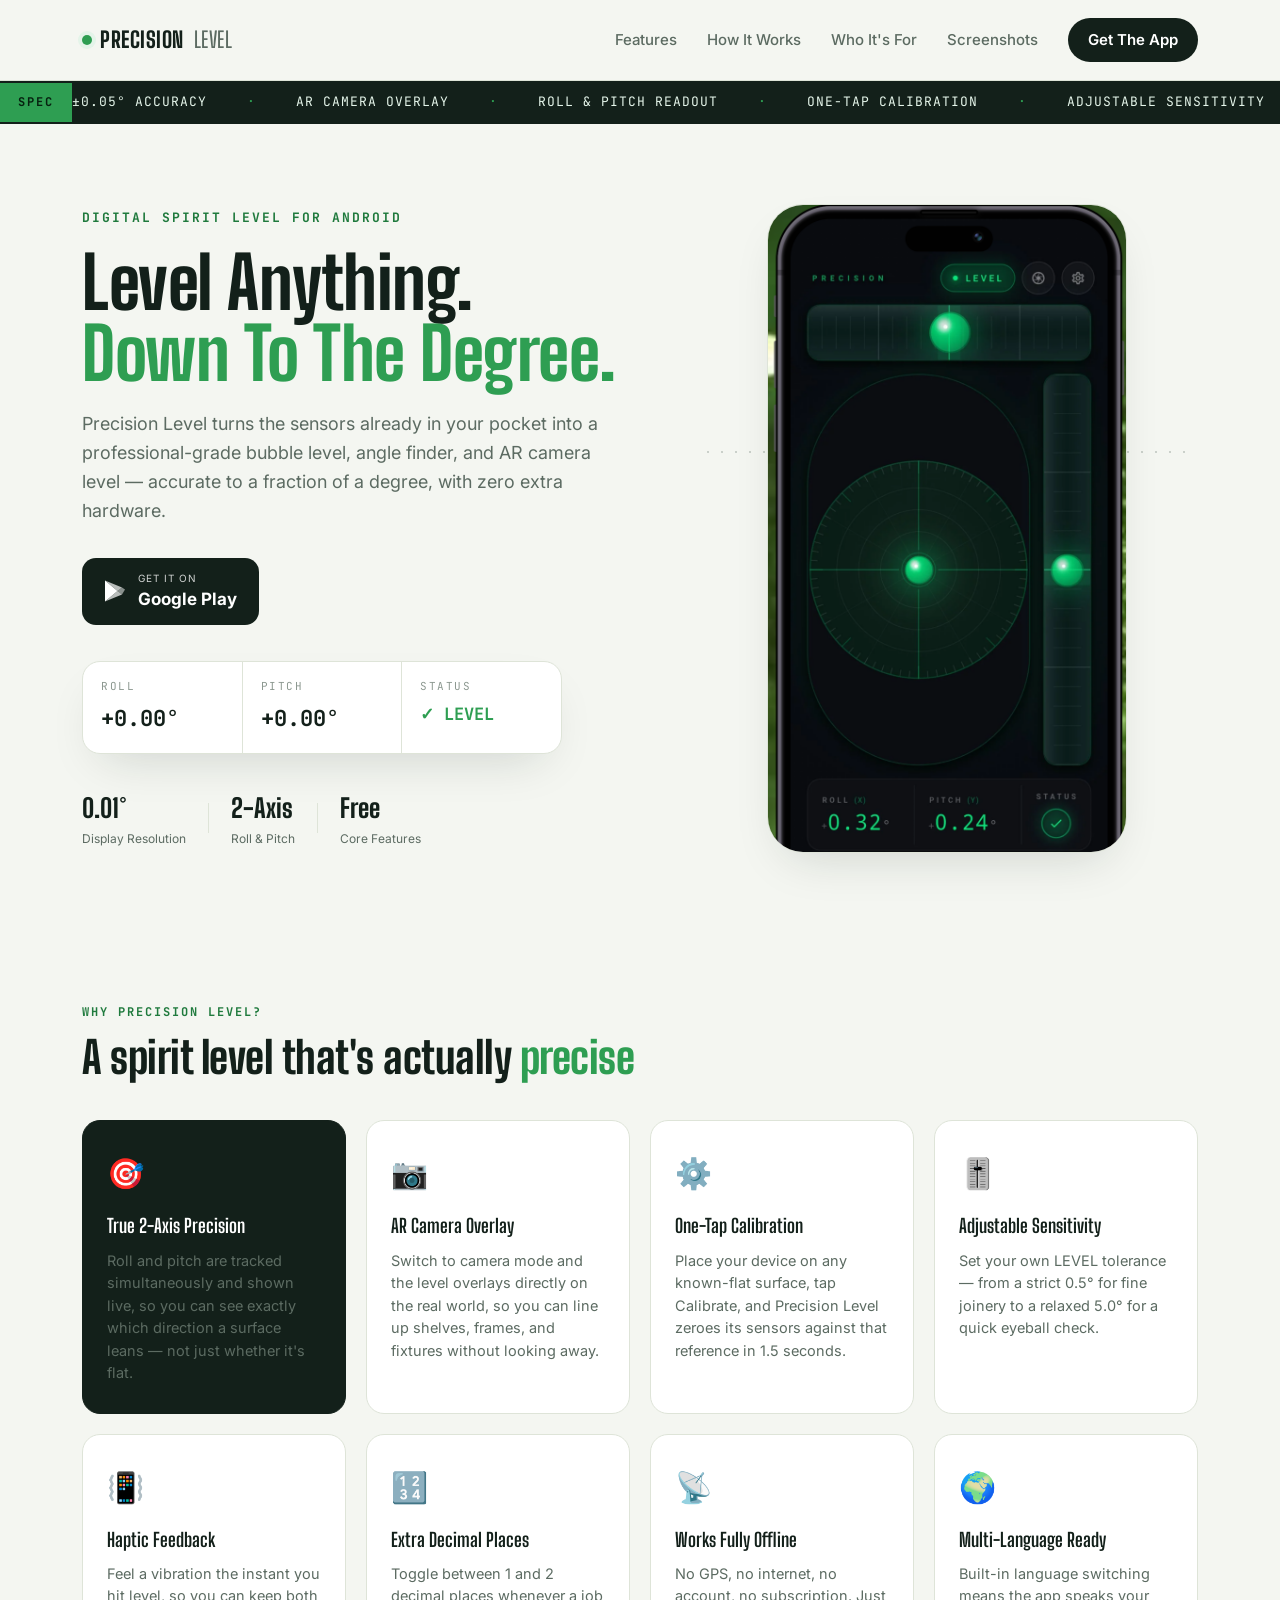
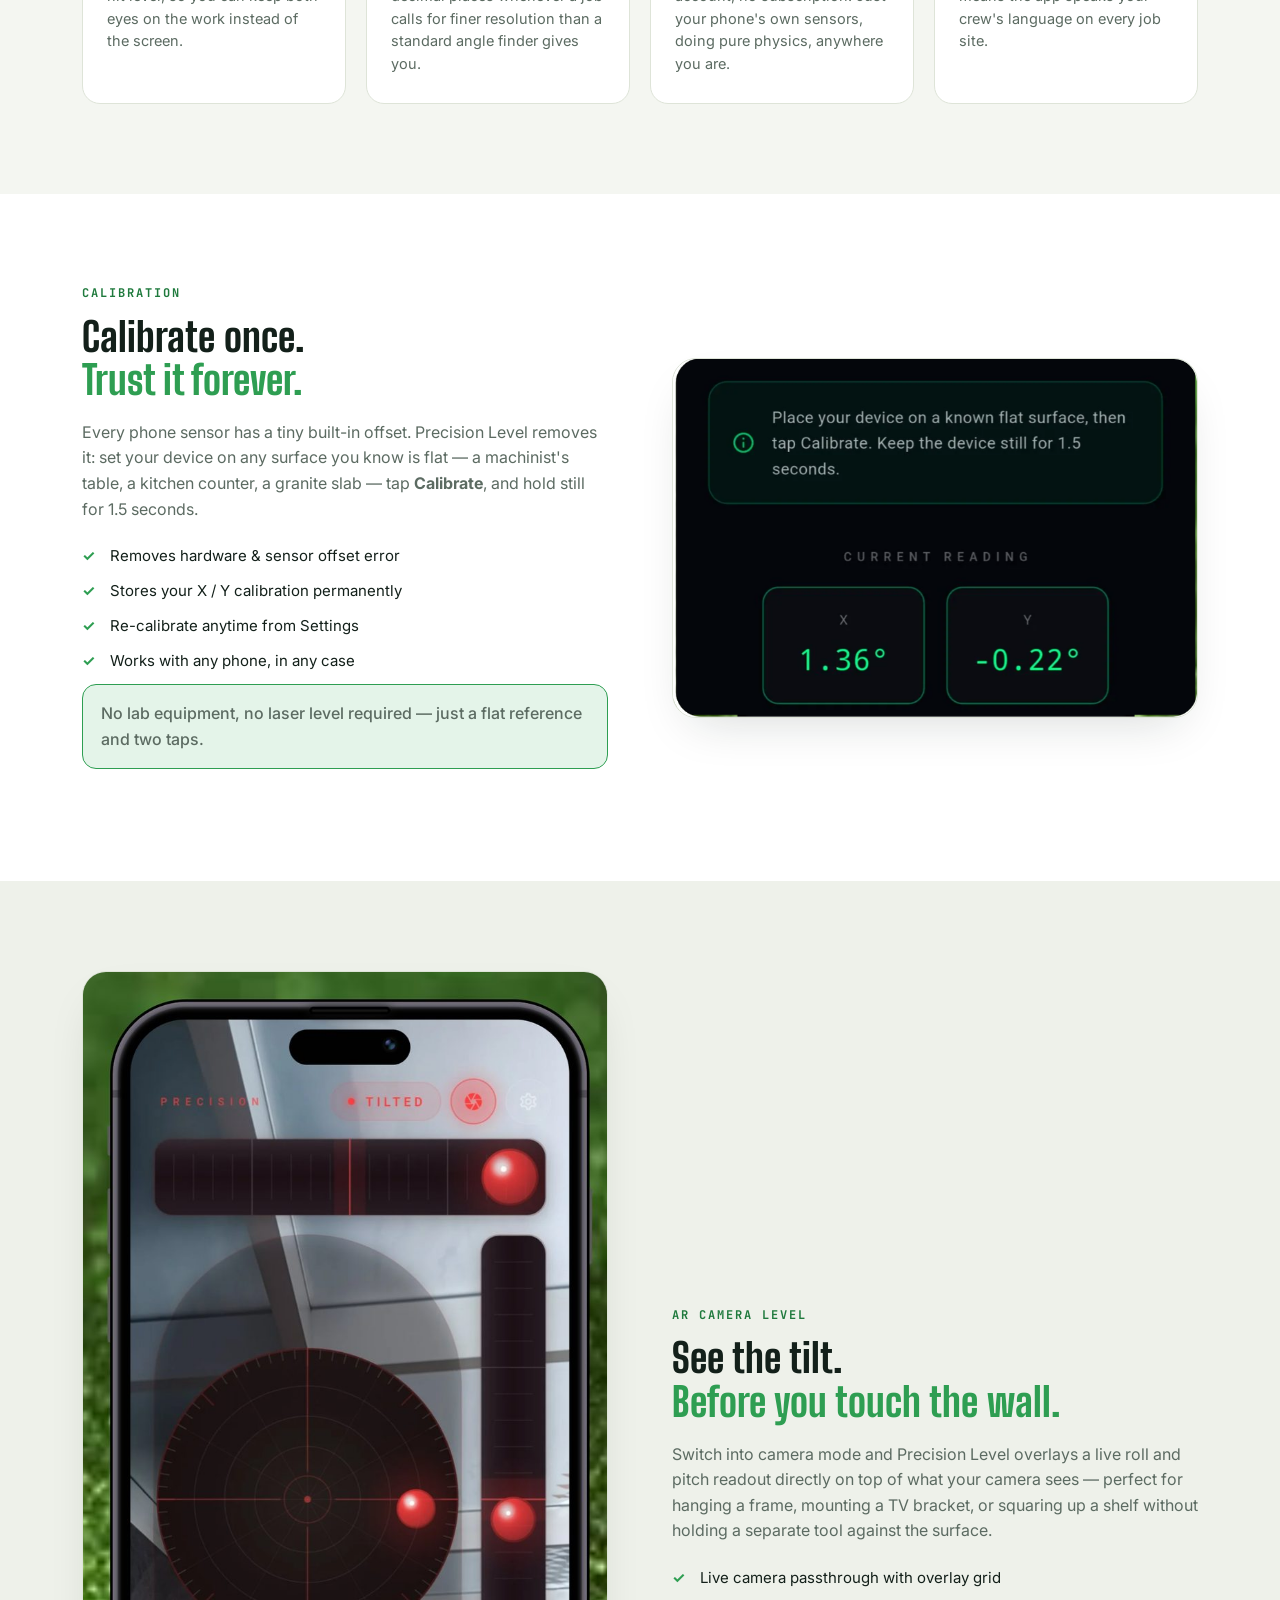
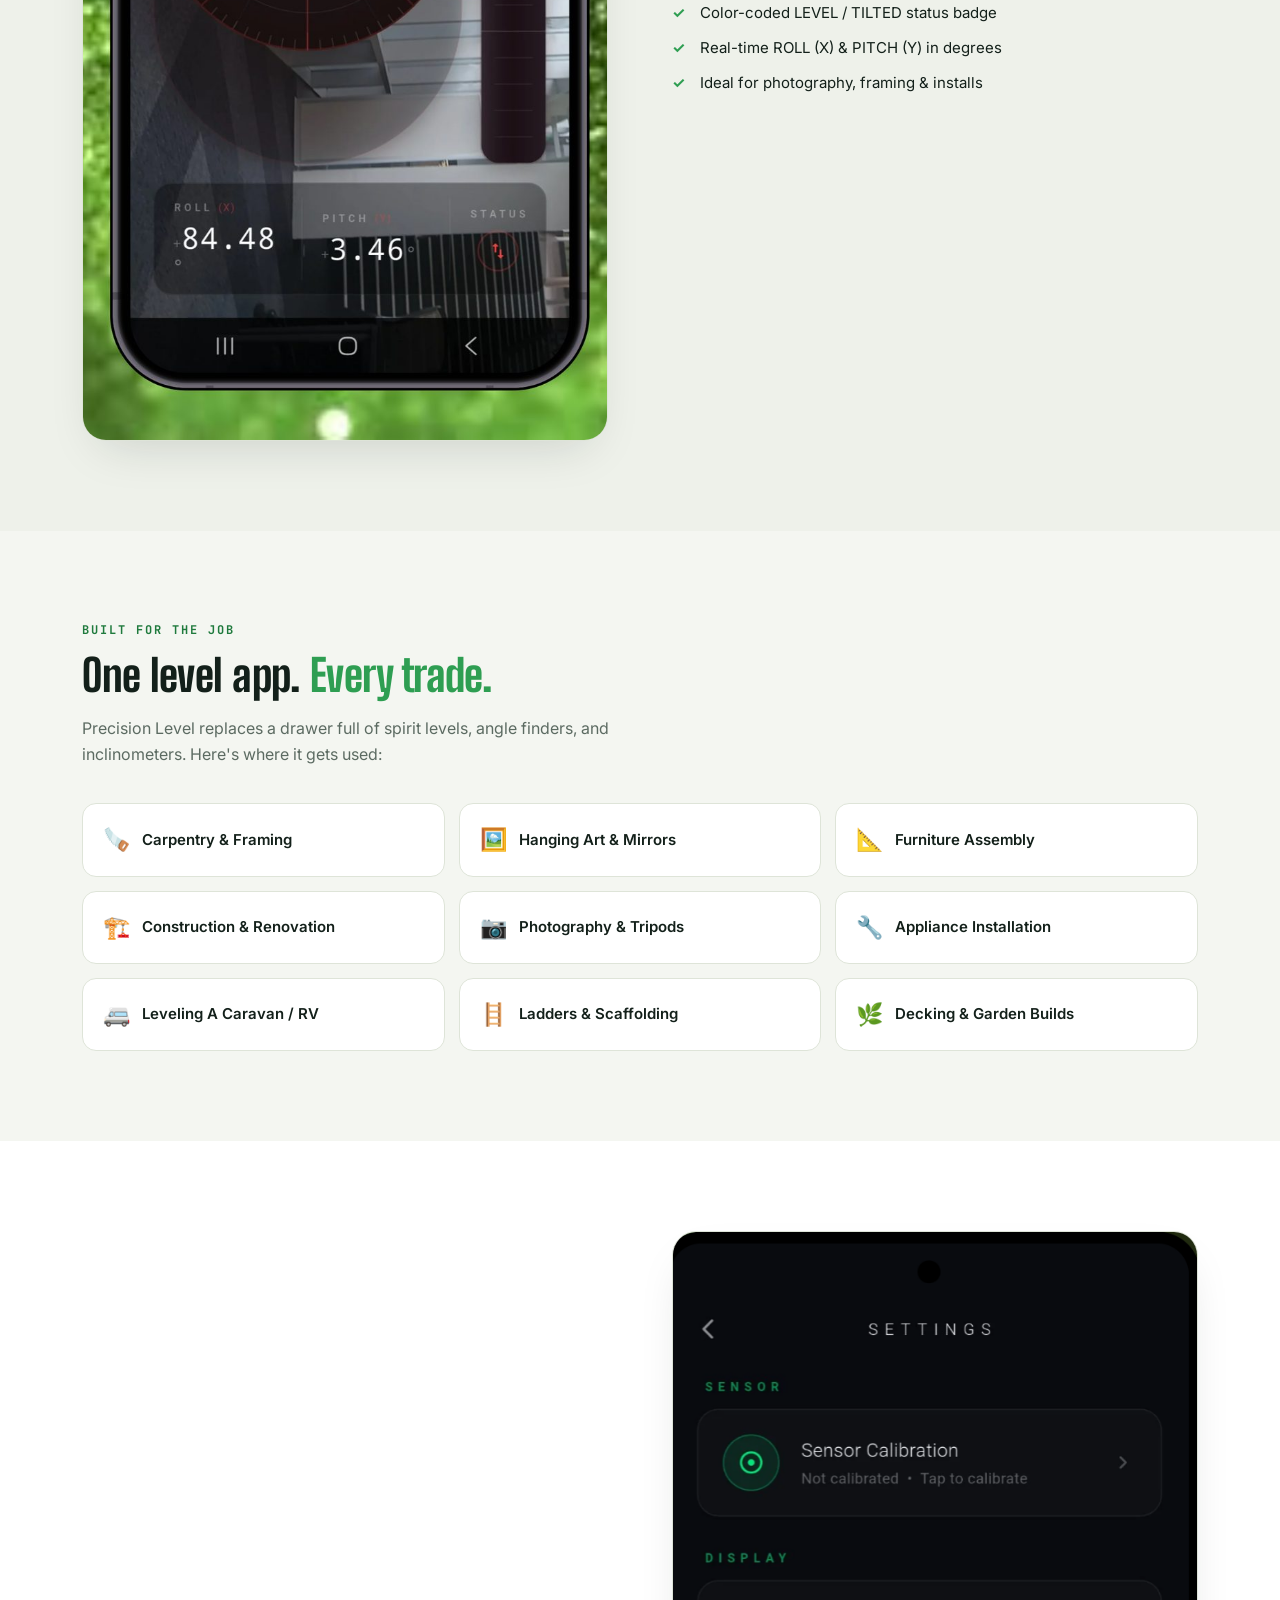
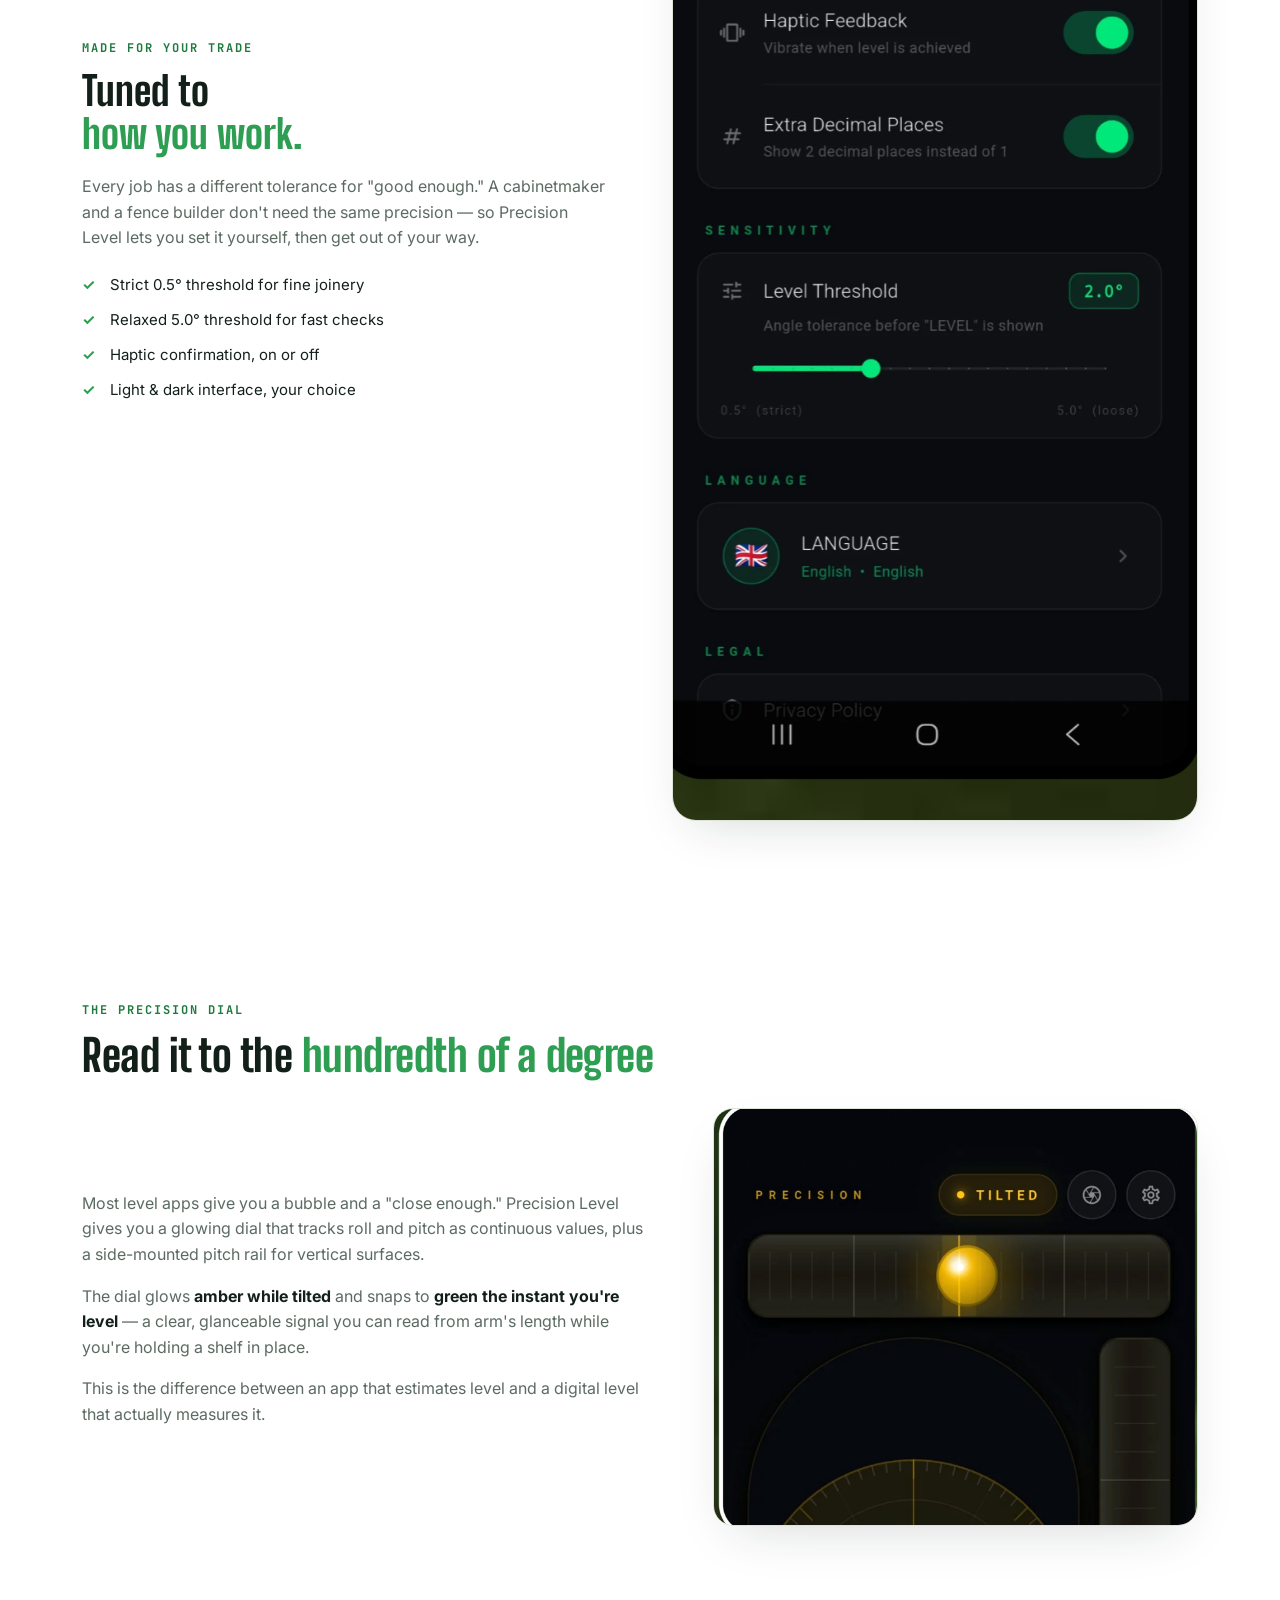
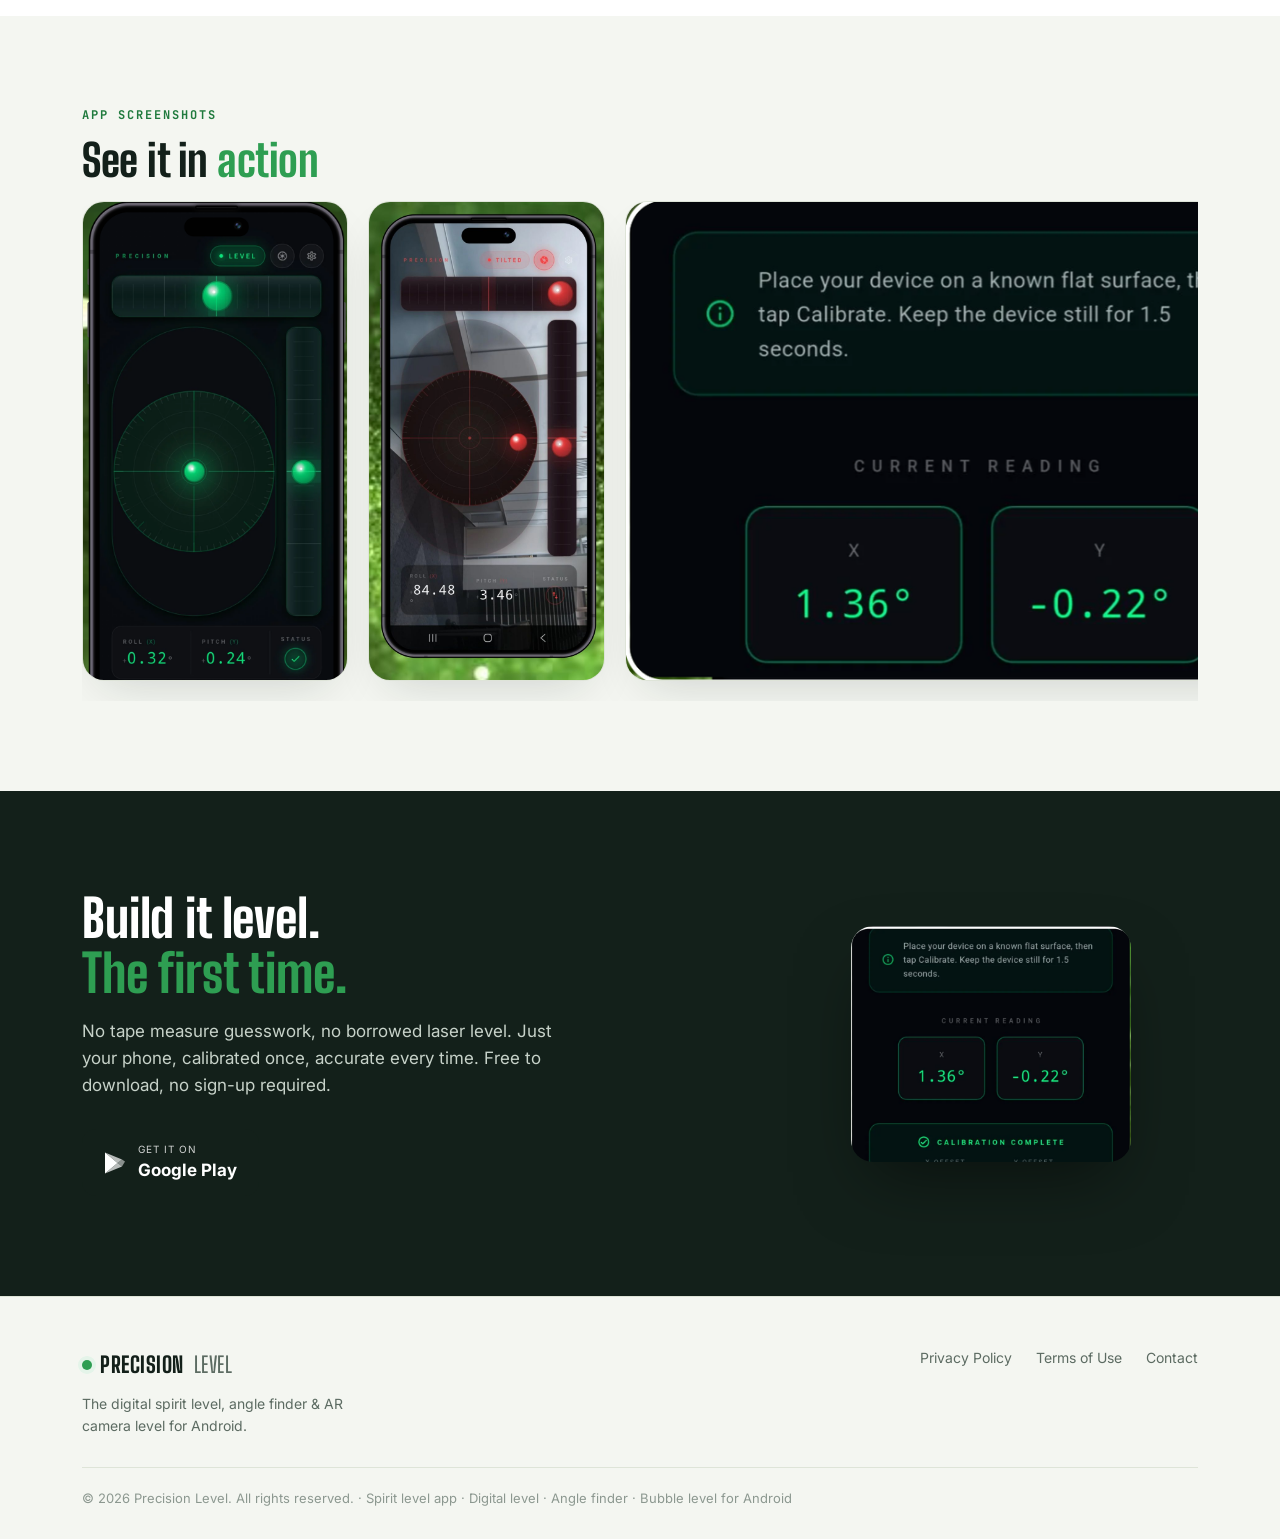
==== index.html @ 1079fa49 "Initial commit: Precision Level landing page" ====
<!DOCTYPE html>
<html lang="en">
<head>
  <meta charset="UTF-8">
  <meta name="viewport" content="width=device-width, initial-scale=1.0">
  <title>Precision Level – Digital Bubble Level & Angle Finder App | Free Spirit Level for Android</title>
  <meta name="description" content="Precision Level turns your phone into a professional spirit level. 2-axis roll & pitch readings, AR camera overlay, one-tap calibration. Free digital level app for Android — download on Google Play.">
  <meta name="keywords" content="level app, spirit level app, bubble level app, digital level, angle finder, level tool, carpenter level app, level app android, free level app, phone level app, AR level, surface level checker">
  <meta property="og:title" content="Precision Level – The Digital Spirit Level App">
  <meta property="og:description" content="2-axis precision, AR camera overlay, one-tap calibration. The bubble level that fits in your pocket.">
  <link rel="preconnect" href="https://fonts.googleapis.com">
  <link rel="preconnect" href="https://fonts.gstatic.com" crossorigin>
  <link href="https://fonts.googleapis.com/css2?family=Big+Shoulders+Display:wght@600;700;800;900&family=Inter:wght@400;500;600;700&family=JetBrains+Mono:wght@500;700&display=swap" rel="stylesheet">
  <link rel="stylesheet" href="styles.css">
</head>
<body>

  <!-- NAV -->
  <nav class="nav">
    <div class="nav-inner">
      <div class="nav-brand"><span class="brand-dot"></span>PRECISION<span class="brand-thin">LEVEL</span></div>
      <div class="nav-links">
        <a href="#features">Features</a>
        <a href="#how">How It Works</a>
        <a href="#usecases">Who It's For</a>
        <a href="#screenshots">Screenshots</a>
        <a href="#download" class="nav-cta">Get The App</a>
      </div>
    </div>
  </nav>

  <!-- MARQUEE -->
  <div class="ticker-wrap">
    <div class="ticker-label">SPEC</div>
    <div class="ticker-track">
      <div class="ticker-inner" id="ticker">
        <span>±0.05° ACCURACY</span><span>AR CAMERA OVERLAY</span><span>ROLL &amp; PITCH READOUT</span>
        <span>ONE-TAP CALIBRATION</span><span>ADJUSTABLE SENSITIVITY</span><span>HAPTIC FEEDBACK</span>
        <span>WORKS 100% OFFLINE</span><span>NO ACCOUNT NEEDED</span><span>FREE TO DOWNLOAD</span>
        <span>±0.05° ACCURACY</span><span>AR CAMERA OVERLAY</span><span>ROLL &amp; PITCH READOUT</span>
        <span>ONE-TAP CALIBRATION</span><span>ADJUSTABLE SENSITIVITY</span><span>HAPTIC FEEDBACK</span>
      </div>
    </div>
  </div>

  <!-- HERO -->
  <section class="hero" id="home">
    <div class="hero-content">
      <div class="hero-text">
        <div class="hero-eyebrow">Digital Spirit Level For Android</div>
        <h1 class="hero-title">Level Anything.<br><span class="accent">Down To The Degree.</span></h1>
        <p class="hero-sub">Precision Level turns the sensors already in your pocket into a professional-grade bubble level, angle finder, and AR camera level — accurate to a fraction of a degree, with zero extra hardware.</p>
        <div class="hero-badges">
          <a href="https://play.google.com/store/apps/details?id=com.precisionlevel.app" class="badge-btn badge-play" target="_blank" rel="noopener">
            <svg width="22" height="24" viewBox="0 0 22 24" fill="none"><path d="M1 1.5L13.5 12 1 22.5V1.5Z" fill="white"/><path d="M1 1.5L18 8.5L13.5 12L1 1.5Z" fill="white" opacity="0.7"/><path d="M1 22.5L18 15.5L13.5 12L1 22.5Z" fill="white" opacity="0.7"/><path d="M18 8.5L21 10.5L18 15.5L13.5 12L18 8.5Z" fill="white" opacity="0.5"/></svg>
            <div class="badge-text"><span class="badge-sub">GET IT ON</span><span class="badge-main">Google Play</span></div>
          </a>
        </div>
        <div class="hero-readout">
          <div class="ro-item"><span class="ro-label">ROLL</span><span class="ro-val" id="rollVal">+0.00°</span></div>
          <div class="ro-item"><span class="ro-label">PITCH</span><span class="ro-val" id="pitchVal">+0.00°</span></div>
          <div class="ro-item ro-status"><span class="ro-label">STATUS</span><span class="ro-val ro-good">✓ LEVEL</span></div>
        </div>
        <div class="hero-stats">
          <div class="stat"><span class="stat-num">0.01°</span><span class="stat-label">Display Resolution</span></div>
          <div class="stat-div"></div>
          <div class="stat"><span class="stat-num">2-Axis</span><span class="stat-label">Roll &amp; Pitch</span></div>
          <div class="stat-div"></div>
          <div class="stat"><span class="stat-num">Free</span><span class="stat-label">Core Features</span></div>
        </div>
      </div>
      <div class="hero-phones">
        <div class="phone-stack">
          <div class="ruler-line"></div>
          <img class="phone-front" src="assets/img/precision-level.png" alt="Precision Level digital bubble level app showing roll and pitch readings at 0.32 degrees">
        </div>
      </div>
    </div>
  </section>

  <!-- FEATURES -->
  <section class="features" id="features">
    <div class="container">
      <div class="section-tag">Why Precision Level?</div>
      <h2 class="section-title">A spirit level that's actually <span class="accent">precise</span></h2>
      <div class="features-grid">
        <div class="feat-card feat-card--primary">
          <div class="feat-icon">🎯</div>
          <h3>True 2-Axis Precision</h3>
          <p>Roll and pitch are tracked simultaneously and shown live, so you can see exactly which direction a surface leans — not just whether it's flat.</p>
        </div>
        <div class="feat-card">
          <div class="feat-icon">📷</div>
          <h3>AR Camera Overlay</h3>
          <p>Switch to camera mode and the level overlays directly on the real world, so you can line up shelves, frames, and fixtures without looking away.</p>
        </div>
        <div class="feat-card">
          <div class="feat-icon">⚙️</div>
          <h3>One-Tap Calibration</h3>
          <p>Place your device on any known-flat surface, tap Calibrate, and Precision Level zeroes its sensors against that reference in 1.5 seconds.</p>
        </div>
        <div class="feat-card">
          <div class="feat-icon">🎚️</div>
          <h3>Adjustable Sensitivity</h3>
          <p>Set your own LEVEL tolerance — from a strict 0.5° for fine joinery to a relaxed 5.0° for a quick eyeball check.</p>
        </div>
        <div class="feat-card">
          <div class="feat-icon">📳</div>
          <h3>Haptic Feedback</h3>
          <p>Feel a vibration the instant you hit level, so you can keep both eyes on the work instead of the screen.</p>
        </div>
        <div class="feat-card">
          <div class="feat-icon">🔢</div>
          <h3>Extra Decimal Places</h3>
          <p>Toggle between 1 and 2 decimal places whenever a job calls for finer resolution than a standard angle finder gives you.</p>
        </div>
        <div class="feat-card">
          <div class="feat-icon">📡</div>
          <h3>Works Fully Offline</h3>
          <p>No GPS, no internet, no account, no subscription. Just your phone's own sensors, doing pure physics, anywhere you are.</p>
        </div>
        <div class="feat-card">
          <div class="feat-icon">🌍</div>
          <h3>Multi-Language Ready</h3>
          <p>Built-in language switching means the app speaks your crew's language on every job site.</p>
        </div>
      </div>
    </div>
  </section>

  <!-- CALIBRATION SHOWCASE -->
  <section class="showcase" id="how">
    <div class="container">
      <div class="showcase-inner">
        <div class="showcase-text">
          <div class="section-tag">Calibration</div>
          <h2>Calibrate once.<br><span class="accent">Trust it forever.</span></h2>
          <p>Every phone sensor has a tiny built-in offset. Precision Level removes it: set your device on any surface you know is flat — a machinist's table, a kitchen counter, a granite slab — tap <strong>Calibrate</strong>, and hold still for 1.5 seconds.</p>
          <ul class="check-list">
            <li>Removes hardware &amp; sensor offset error</li>
            <li>Stores your X / Y calibration permanently</li>
            <li>Re-calibrate anytime from Settings</li>
            <li>Works with any phone, in any case</li>
          </ul>
          <p class="highlight-box">No lab equipment, no laser level required — just a flat reference and two taps.</p>
        </div>
        <div class="showcase-phone">
          <img src="assets/img/calibration-instructions.png" alt="Calibrating the Precision Level app on a flat surface showing X and Y axis readings">
        </div>
      </div>
    </div>
  </section>

  <!-- AR CAMERA SHOWCASE -->
  <section class="showcase showcase--alt">
    <div class="container">
      <div class="showcase-inner showcase-inner--flip">
        <div class="showcase-phone">
          <img src="assets/img/ar-camera-tilted.jpg" alt="AR camera level mode showing a tilted wall with red roll and pitch indicators">
        </div>
        <div class="showcase-text">
          <div class="section-tag">AR Camera Level</div>
          <h2>See the tilt.<br><span class="accent">Before you touch the wall.</span></h2>
          <p>Switch into camera mode and Precision Level overlays a live roll and pitch readout directly on top of what your camera sees — perfect for hanging a frame, mounting a TV bracket, or squaring up a shelf without holding a separate tool against the surface.</p>
          <ul class="check-list">
            <li>Live camera passthrough with overlay grid</li>
            <li>Color-coded LEVEL / TILTED status badge</li>
            <li>Real-time ROLL (X) &amp; PITCH (Y) in degrees</li>
            <li>Ideal for photography, framing &amp; installs</li>
          </ul>
        </div>
      </div>
    </div>
  </section>

  <!-- USE CASES -->
  <section class="usecases" id="usecases">
    <div class="container">
      <div class="section-tag">Built For The Job</div>
      <h2 class="section-title">One level app. <span class="accent">Every trade.</span></h2>
      <p class="section-sub">Precision Level replaces a drawer full of spirit levels, angle finders, and inclinometers. Here's where it gets used:</p>
      <div class="usecase-grid">
        <div class="uc-chip"><span>🪚</span> Carpentry &amp; Framing</div>
        <div class="uc-chip"><span>🖼️</span> Hanging Art &amp; Mirrors</div>
        <div class="uc-chip"><span>📐</span> Furniture Assembly</div>
        <div class="uc-chip"><span>🏗️</span> Construction &amp; Renovation</div>
        <div class="uc-chip"><span>📷</span> Photography &amp; Tripods</div>
        <div class="uc-chip"><span>🔧</span> Appliance Installation</div>
        <div class="uc-chip"><span>🚐</span> Leveling A Caravan / RV</div>
        <div class="uc-chip"><span>🪜</span> Ladders &amp; Scaffolding</div>
        <div class="uc-chip"><span>🌿</span> Decking &amp; Garden Builds</div>
      </div>
    </div>
  </section>

  <!-- SETTINGS SHOWCASE -->
  <section class="showcase">
    <div class="container">
      <div class="showcase-inner">
        <div class="showcase-text">
          <div class="section-tag">Made For Your Trade</div>
          <h2>Tuned to<br><span class="accent">how you work.</span></h2>
          <p>Every job has a different tolerance for "good enough." A cabinetmaker and a fence builder don't need the same precision — so Precision Level lets you set it yourself, then get out of your way.</p>
          <ul class="check-list">
            <li>Strict 0.5° threshold for fine joinery</li>
            <li>Relaxed 5.0° threshold for fast checks</li>
            <li>Haptic confirmation, on or off</li>
            <li>Light &amp; dark interface, your choice</li>
          </ul>
        </div>
        <div class="showcase-phone">
          <img src="assets/img/settings.png" alt="Precision Level settings screen showing level threshold sensitivity slider and haptic feedback toggle">
        </div>
      </div>
    </div>
  </section>

  <!-- DEEP DIVE -->
  <section class="deep-dive">
    <div class="container">
      <div class="section-tag">The Precision Dial</div>
      <h2 class="section-title">Read it to the <span class="accent">hundredth of a degree</span></h2>
      <div class="deep-cols">
        <div class="deep-text">
          <p>Most level apps give you a bubble and a "close enough." Precision Level gives you a glowing dial that tracks roll and pitch as continuous values, plus a side-mounted pitch rail for vertical surfaces.</p>
          <p>The dial glows <strong>amber while tilted</strong> and snaps to <strong>green the instant you're level</strong> — a clear, glanceable signal you can read from arm's length while you're holding a shelf in place.</p>
          <p>This is the difference between an app that estimates level and a digital level that actually measures it.</p>
        </div>
        <div class="deep-phone">
          <img src="assets/img/precision-dial.png" alt="Precision Level dial close-up showing an amber bubble indicator while the device is tilted">
        </div>
      </div>
    </div>
  </section>

  <!-- SCREENSHOTS -->
  <section class="screenshots" id="screenshots">
    <div class="container">
      <div class="section-tag">App Screenshots</div>
      <h2 class="section-title">See it in <span class="accent">action</span></h2>
      <div class="scroll-gallery">
        <img src="assets/img/precision-level.png" alt="Precision Level main level screen showing 0.32 degree roll and 0.24 degree pitch">
        <img src="assets/img/ar-camera-tilted.jpg" alt="AR camera level overlay detecting an 84 degree tilted surface">
        <img src="assets/img/calibration-instructions.png" alt="Sensor calibration screen with live X and Y degree readings">
        <img src="assets/img/calibration-complete.png" alt="Calibration complete confirmation on the Precision Level app">
        <img src="assets/img/settings.png" alt="Settings screen with sensitivity, haptics, and language options">
        <img src="assets/img/precision-dial.png" alt="Precision dial showing tilted amber status indicator">
      </div>
    </div>
  </section>

  <!-- DOWNLOAD CTA -->
  <section class="download-cta" id="download">
    <div class="container">
      <div class="cta-inner">
        <div class="cta-text">
          <h2>Build it level.<br><span class="accent">The first time.</span></h2>
          <p>No tape measure guesswork, no borrowed laser level. Just your phone, calibrated once, accurate every time. Free to download, no sign-up required.</p>
          <div class="cta-badges">
            <a href="https://play.google.com/store/apps/details?id=com.precisionlevel.app" class="badge-btn badge-play" target="_blank" rel="noopener">
              <svg width="22" height="24" viewBox="0 0 22 24" fill="none"><path d="M1 1.5L13.5 12 1 22.5V1.5Z" fill="white"/><path d="M1 1.5L18 8.5L13.5 12L1 1.5Z" fill="white" opacity="0.7"/><path d="M1 22.5L18 15.5L13.5 12L1 22.5Z" fill="white" opacity="0.7"/><path d="M18 8.5L21 10.5L18 15.5L13.5 12L18 8.5Z" fill="white" opacity="0.5"/></svg>
              <div class="badge-text"><span class="badge-sub">GET IT ON</span><span class="badge-main">Google Play</span></div>
            </a>
          </div>
        </div>
        <div class="cta-phone"><img src="assets/img/calibration-complete.png" alt="Precision Level calibration complete screen confirming accurate sensor readings"></div>
      </div>
    </div>
  </section>

  <!-- FOOTER -->
  <footer class="footer">
    <div class="container">
      <div class="footer-inner">
        <div class="footer-brand">
          <div class="nav-brand"><span class="brand-dot"></span>PRECISION<span class="brand-thin">LEVEL</span></div>
          <p>The digital spirit level, angle finder &amp; AR camera level for Android.</p>
        </div>
        <div class="footer-links">
          <a href="#">Privacy Policy</a>
          <a href="#">Terms of Use</a>
          <a href="#">Contact</a>
        </div>
      </div>
      <div class="footer-bottom">
        <p>© 2026 Precision Level. All rights reserved. · Spirit level app · Digital level · Angle finder · Bubble level for Android</p>
      </div>
    </div>
  </footer>

  <script src="scripts.js"></script>
</body>
</html>
---- styles.css ----
/* =========================================================
   PRECISION LEVEL — Landing Page Styles
   Day-mode workshop palette: steel-white paper, vial green
   accent, condensed industrial display type.
   ========================================================= */

:root{
  --paper:#F4F6F1;
  --surface:#FFFFFF;
  --surface-alt:#EEF1EA;
  --ink:#13201A;
  --ink-soft:#5C6B62;
  --ink-faint:#8C9890;
  --line:#DEE4D8;
  --vial:#2E9E52;
  --vial-deep:#1F7A3D;
  --vial-tint:#E4F4E9;
  --amber:#DB9A33;
  --amber-tint:#FBF0DD;
  --shadow: 0 20px 50px -20px rgba(19,32,26,0.18);
  --radius-lg: 28px;
  --radius-md: 18px;
  --font-display: 'Big Shoulders Display', sans-serif;
  --font-body: 'Inter', sans-serif;
  --font-mono: 'JetBrains Mono', monospace;
}

*{box-sizing:border-box; margin:0; padding:0;}
html{scroll-behavior:smooth;}
body{
  font-family:var(--font-body);
  color:var(--ink);
  background:var(--paper);
  -webkit-font-smoothing:antialiased;
  line-height:1.6;
}
.container{max-width:1180px; margin:0 auto; padding:0 32px;}
a{color:inherit; text-decoration:none;}
img{max-width:100%; display:block;}
ul{list-style:none;}
.accent{color:var(--vial);}

/* ---------- NAV ---------- */
.nav{position:sticky; top:0; z-index:50; background:rgba(244,246,241,0.88); backdrop-filter:blur(10px); border-bottom:1px solid var(--line);}
.nav-inner{max-width:1180px; margin:0 auto; padding:18px 32px; display:flex; align-items:center; justify-content:space-between;}
.nav-brand{font-family:var(--font-display); font-weight:800; font-size:22px; letter-spacing:0.5px; display:flex; align-items:center; gap:8px;}
.brand-dot{width:10px; height:10px; border-radius:50%; background:var(--vial); box-shadow:0 0 0 4px var(--vial-tint);}
.brand-thin{font-weight:600; color:var(--ink-soft); margin-left:2px;}
.nav-links{display:flex; align-items:center; gap:30px; font-size:15px; font-weight:500;}
.nav-links a{color:var(--ink-soft); transition:color .2s;}
.nav-links a:hover{color:var(--ink);}
.nav-cta{background:var(--ink); color:#fff !important; padding:10px 20px; border-radius:999px; font-weight:600;}
.nav-cta:hover{background:var(--vial-deep);}

/* ---------- TICKER ---------- */
.ticker-wrap{display:flex; align-items:center; background:var(--ink); color:var(--vial-tint); overflow:hidden; font-family:var(--font-mono);}
.ticker-label{flex:0 0 auto; padding:10px 18px; background:var(--vial); color:#06210F; font-weight:700; font-size:12px; letter-spacing:2px;}
.ticker-track{flex:1; overflow:hidden;}
.ticker-inner{display:flex; gap:40px; white-space:nowrap; animation:scroll-left 28s linear infinite; padding:11px 0; font-size:13px; letter-spacing:1px;}
.ticker-inner span::after{content:'·'; margin-left:40px; color:var(--vial);}
@keyframes scroll-left{from{transform:translateX(0);} to{transform:translateX(-50%);}}

/* ---------- HERO ---------- */
.hero{padding:80px 0 60px;}
.hero-content{max-width:1180px; margin:0 auto; padding:0 32px; display:grid; grid-template-columns:1.05fr 0.95fr; gap:60px; align-items:center;}
.hero-eyebrow{font-family:var(--font-mono); font-size:13px; letter-spacing:2px; color:var(--vial-deep); font-weight:700; text-transform:uppercase; margin-bottom:18px;}
.hero-title{font-family:var(--font-display); font-weight:800; font-size:clamp(44px,6vw,72px); line-height:0.98; letter-spacing:-0.5px; margin-bottom:22px;}
.hero-sub{font-size:18px; color:var(--ink-soft); max-width:520px; margin-bottom:32px;}
.hero-badges{margin-bottom:36px;}
.badge-btn{display:inline-flex; align-items:center; gap:12px; background:var(--ink); padding:12px 22px; border-radius:14px; transition:transform .2s, background .2s;}
.badge-btn:hover{transform:translateY(-2px); background:var(--vial-deep);}
.badge-text{display:flex; flex-direction:column; color:#fff;}
.badge-sub{font-size:10px; letter-spacing:1px; opacity:0.8;}
.badge-main{font-size:17px; font-weight:700;}

.hero-readout{display:flex; gap:0; border:1px solid var(--line); border-radius:var(--radius-md); overflow:hidden; max-width:480px; margin-bottom:34px; background:var(--surface); box-shadow:var(--shadow);}
.ro-item{flex:1; padding:16px 18px; border-right:1px solid var(--line);}
.ro-item:last-child{border-right:none;}
.ro-label{display:block; font-family:var(--font-mono); font-size:11px; letter-spacing:1.5px; color:var(--ink-faint); margin-bottom:6px;}
.ro-val{font-family:var(--font-mono); font-size:22px; font-weight:700;}
.ro-good{color:var(--vial); font-size:17px;}

.hero-stats{display:flex; align-items:center; gap:22px;}
.stat{display:flex; flex-direction:column;}
.stat-num{font-family:var(--font-display); font-size:26px; font-weight:800;}
.stat-label{font-size:12px; color:var(--ink-soft);}
.stat-div{width:1px; height:30px; background:var(--line);}

.hero-phones{position:relative; display:flex; justify-content:center;}
.phone-stack{position:relative; width:100%; max-width:360px;}
.ruler-line{position:absolute; top:38%; left:-60px; right:-60px; height:2px; background:repeating-linear-gradient(90deg, var(--ink-faint) 0 2px, transparent 2px 14px); opacity:0.4; z-index:0;}
.phone-front{position:relative; z-index:1; border-radius:36px; box-shadow:var(--shadow); border:1px solid var(--line);}

/* ---------- SECTION HEADERS ---------- */
.section-tag{font-family:var(--font-mono); font-size:12px; letter-spacing:2px; color:var(--vial-deep); font-weight:700; text-transform:uppercase; margin-bottom:12px;}
.section-title{font-family:var(--font-display); font-weight:800; font-size:clamp(30px,4vw,44px); line-height:1.05; letter-spacing:-0.5px; margin-bottom:18px;}
.section-sub{color:var(--ink-soft); max-width:560px; margin-bottom:36px; font-size:16px;}

/* ---------- FEATURES ---------- */
.features{padding:90px 0;}
.features-grid{display:grid; grid-template-columns:repeat(4,1fr); gap:20px; margin-top:40px;}
.feat-card{background:var(--surface); border:1px solid var(--line); border-radius:var(--radius-md); padding:28px 24px; transition:transform .2s, box-shadow .2s;}
.feat-card:hover{transform:translateY(-4px); box-shadow:var(--shadow);}
.feat-card--primary{background:var(--ink); color:#fff; border-color:var(--ink);}
.feat-card--primary h3, .feat-card--primary p{color:#fff;}
.feat-icon{font-size:30px; margin-bottom:14px;}
.feat-card h3{font-family:var(--font-display); font-size:19px; font-weight:700; margin-bottom:8px;}
.feat-card p{font-size:14.5px; color:var(--ink-soft); line-height:1.55;}

/* ---------- SHOWCASE ---------- */
.showcase{padding:90px 0; background:var(--surface);}
.showcase--alt{background:var(--surface-alt);}
.showcase-inner{display:grid; grid-template-columns:1fr 1fr; gap:64px; align-items:center;}
.showcase-inner--flip .showcase-text{order:2;}
.showcase-text h2{font-family:var(--font-display); font-weight:800; font-size:clamp(28px,3.6vw,40px); line-height:1.08; margin-bottom:18px;}
.showcase-text p{color:var(--ink-soft); margin-bottom:22px; font-size:16px;}
.check-list li{position:relative; padding-left:28px; margin-bottom:11px; font-size:15px;}
.check-list li::before{content:'✓'; position:absolute; left:0; top:0; color:var(--vial); font-weight:700;}
.highlight-box{background:var(--vial-tint); border:1px solid var(--vial); border-radius:14px; padding:16px 18px; font-size:14.5px; color:var(--vial-deep); font-weight:500;}
.showcase-phone img{border-radius:24px; box-shadow:var(--shadow); border:1px solid var(--line); margin:0 auto;}

/* ---------- USE CASES ---------- */
.usecases{padding:90px 0;}
.usecase-grid{display:grid; grid-template-columns:repeat(3,1fr); gap:14px;}
.uc-chip{display:flex; align-items:center; gap:12px; background:var(--surface); border:1px solid var(--line); border-radius:14px; padding:18px 20px; font-weight:600; font-size:15px; transition:border-color .2s, transform .2s;}
.uc-chip:hover{border-color:var(--vial); transform:translateY(-2px);}
.uc-chip span{font-size:22px;}

/* ---------- DEEP DIVE ---------- */
.deep-dive{padding:90px 0; background:var(--surface);}
.deep-cols{display:grid; grid-template-columns:1fr 0.85fr; gap:60px; align-items:center; margin-top:30px;}
.deep-text p{color:var(--ink-soft); margin-bottom:16px; font-size:16px;}
.deep-text strong{color:var(--ink);}
.deep-phone img{border-radius:20px; box-shadow:var(--shadow); border:1px solid var(--line);}

/* ---------- SCREENSHOTS ---------- */
.screenshots{padding:90px 0;}
.scroll-gallery{display:flex; gap:20px; overflow-x:auto; padding-bottom:20px; scroll-snap-type:x mandatory;}
.scroll-gallery img{height:480px; width:auto; border-radius:22px; box-shadow:var(--shadow); border:1px solid var(--line); scroll-snap-align:start; flex:0 0 auto;}
.scroll-gallery::-webkit-scrollbar{height:8px;}
.scroll-gallery::-webkit-scrollbar-thumb{background:var(--line); border-radius:10px;}

/* ---------- DOWNLOAD CTA ---------- */
.download-cta{padding:100px 0; background:var(--ink); color:#fff;}
.cta-inner{display:grid; grid-template-columns:1.1fr 0.7fr; gap:50px; align-items:center;}
.cta-text h2{font-family:var(--font-display); font-weight:800; font-size:clamp(32px,4.6vw,52px); line-height:1.04; margin-bottom:18px;}
.cta-text p{color:#C7D2C9; font-size:17px; max-width:480px; margin-bottom:30px;}
.cta-phone img{border-radius:22px; box-shadow:0 30px 70px -20px rgba(0,0,0,0.5); max-width:280px; margin:0 auto;}

/* ---------- FOOTER ---------- */
.footer{padding:50px 0 30px; background:var(--paper); border-top:1px solid var(--line);}
.footer-inner{display:flex; justify-content:space-between; align-items:flex-start; padding-bottom:30px;}
.footer-brand p{color:var(--ink-soft); margin-top:10px; font-size:14px; max-width:280px;}
.footer-links{display:flex; gap:24px; font-size:14px; color:var(--ink-soft);}
.footer-links a:hover{color:var(--ink);}
.footer-bottom{border-top:1px solid var(--line); padding-top:20px; font-size:13px; color:var(--ink-faint);}

/* ---------- RESPONSIVE ---------- */
@media (max-width:980px){
  .hero-content{grid-template-columns:1fr; gap:40px;}
  .hero-phones{order:-1;}
  .features-grid{grid-template-columns:repeat(2,1fr);}
  .showcase-inner, .showcase-inner--flip .showcase-text{grid-template-columns:1fr; order:initial;}
  .showcase-inner{grid-template-columns:1fr;}
  .showcase-inner--flip .showcase-phone{order:-1;}
  .deep-cols{grid-template-columns:1fr;}
  .usecase-grid{grid-template-columns:repeat(2,1fr);}
  .cta-inner{grid-template-columns:1fr; text-align:center;}
  .cta-text p{margin-left:auto; margin-right:auto;}
  .nav-links{display:none;}
}
@media (max-width:560px){
  .features-grid, .usecase-grid{grid-template-columns:1fr;}
  .hero-readout{flex-direction:column;}
  .ro-item{border-right:none; border-bottom:1px solid var(--line);}
  .footer-inner{flex-direction:column; gap:24px;}
}
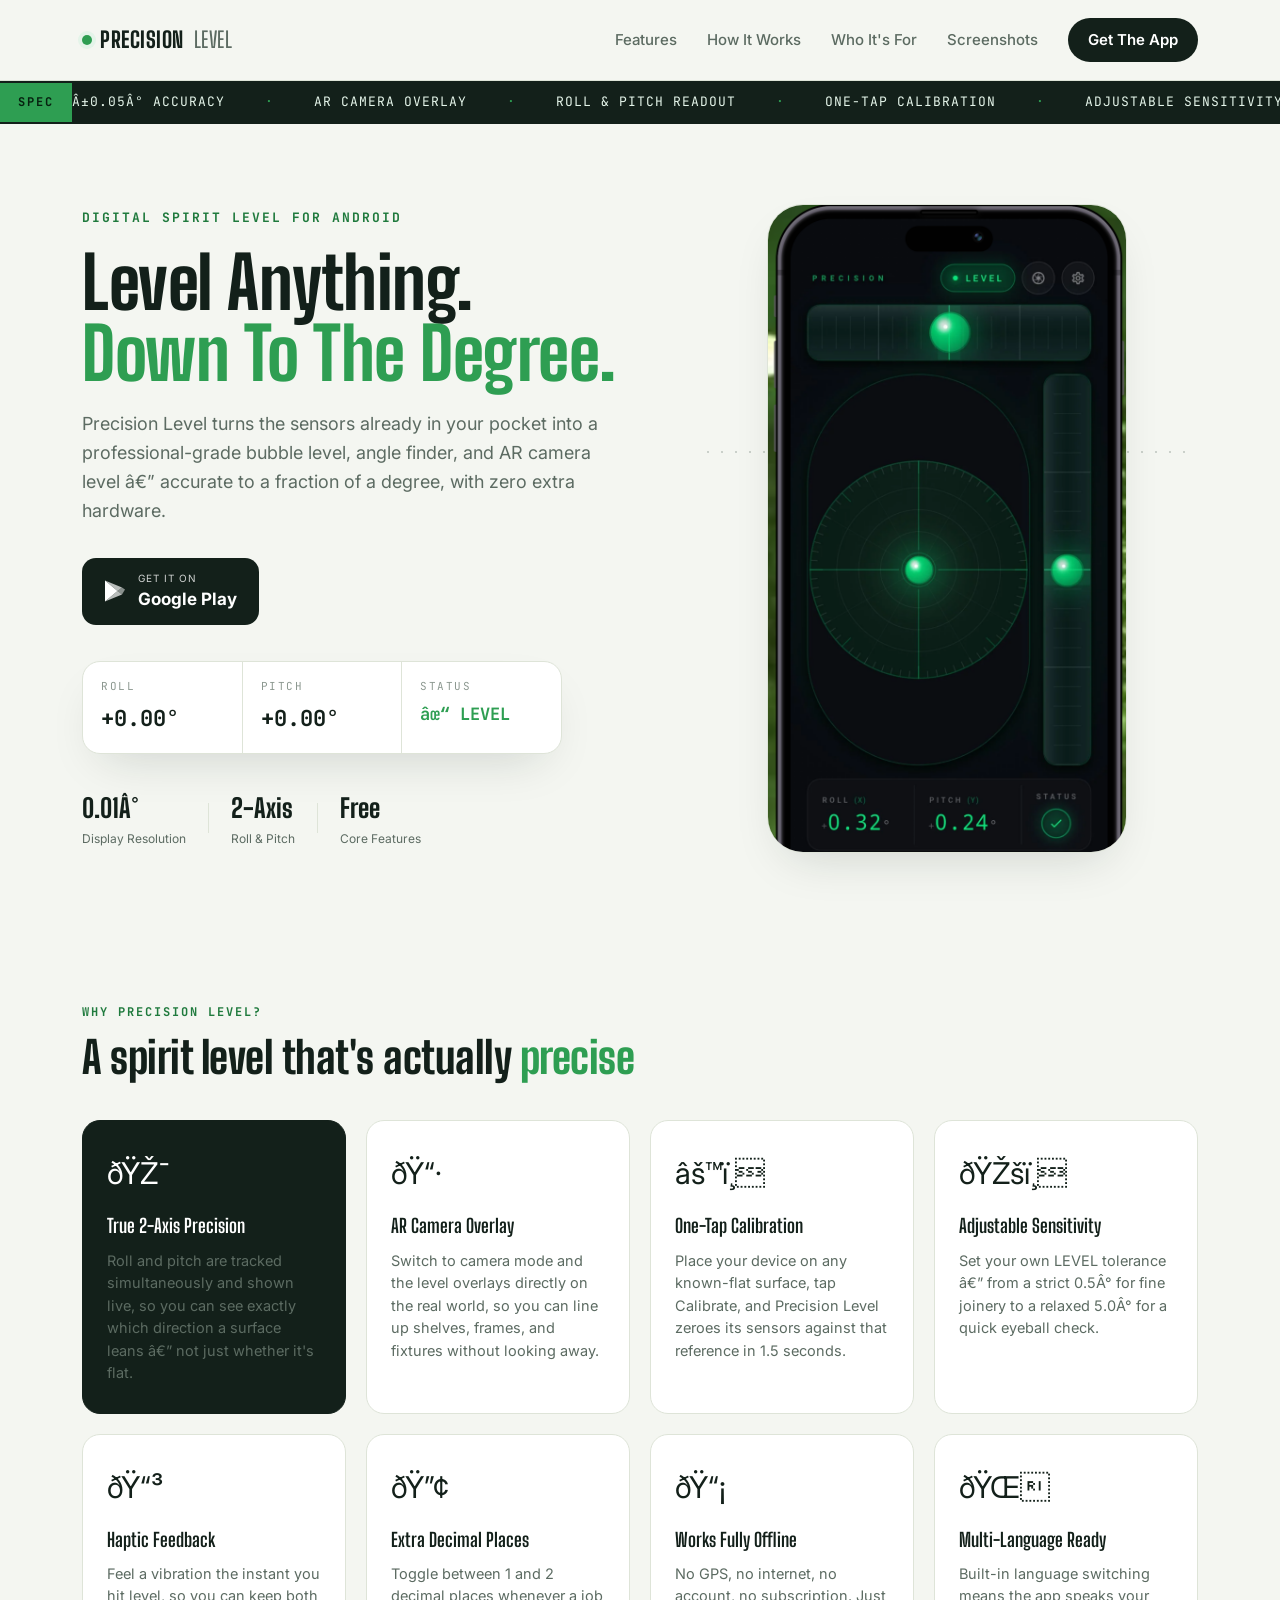
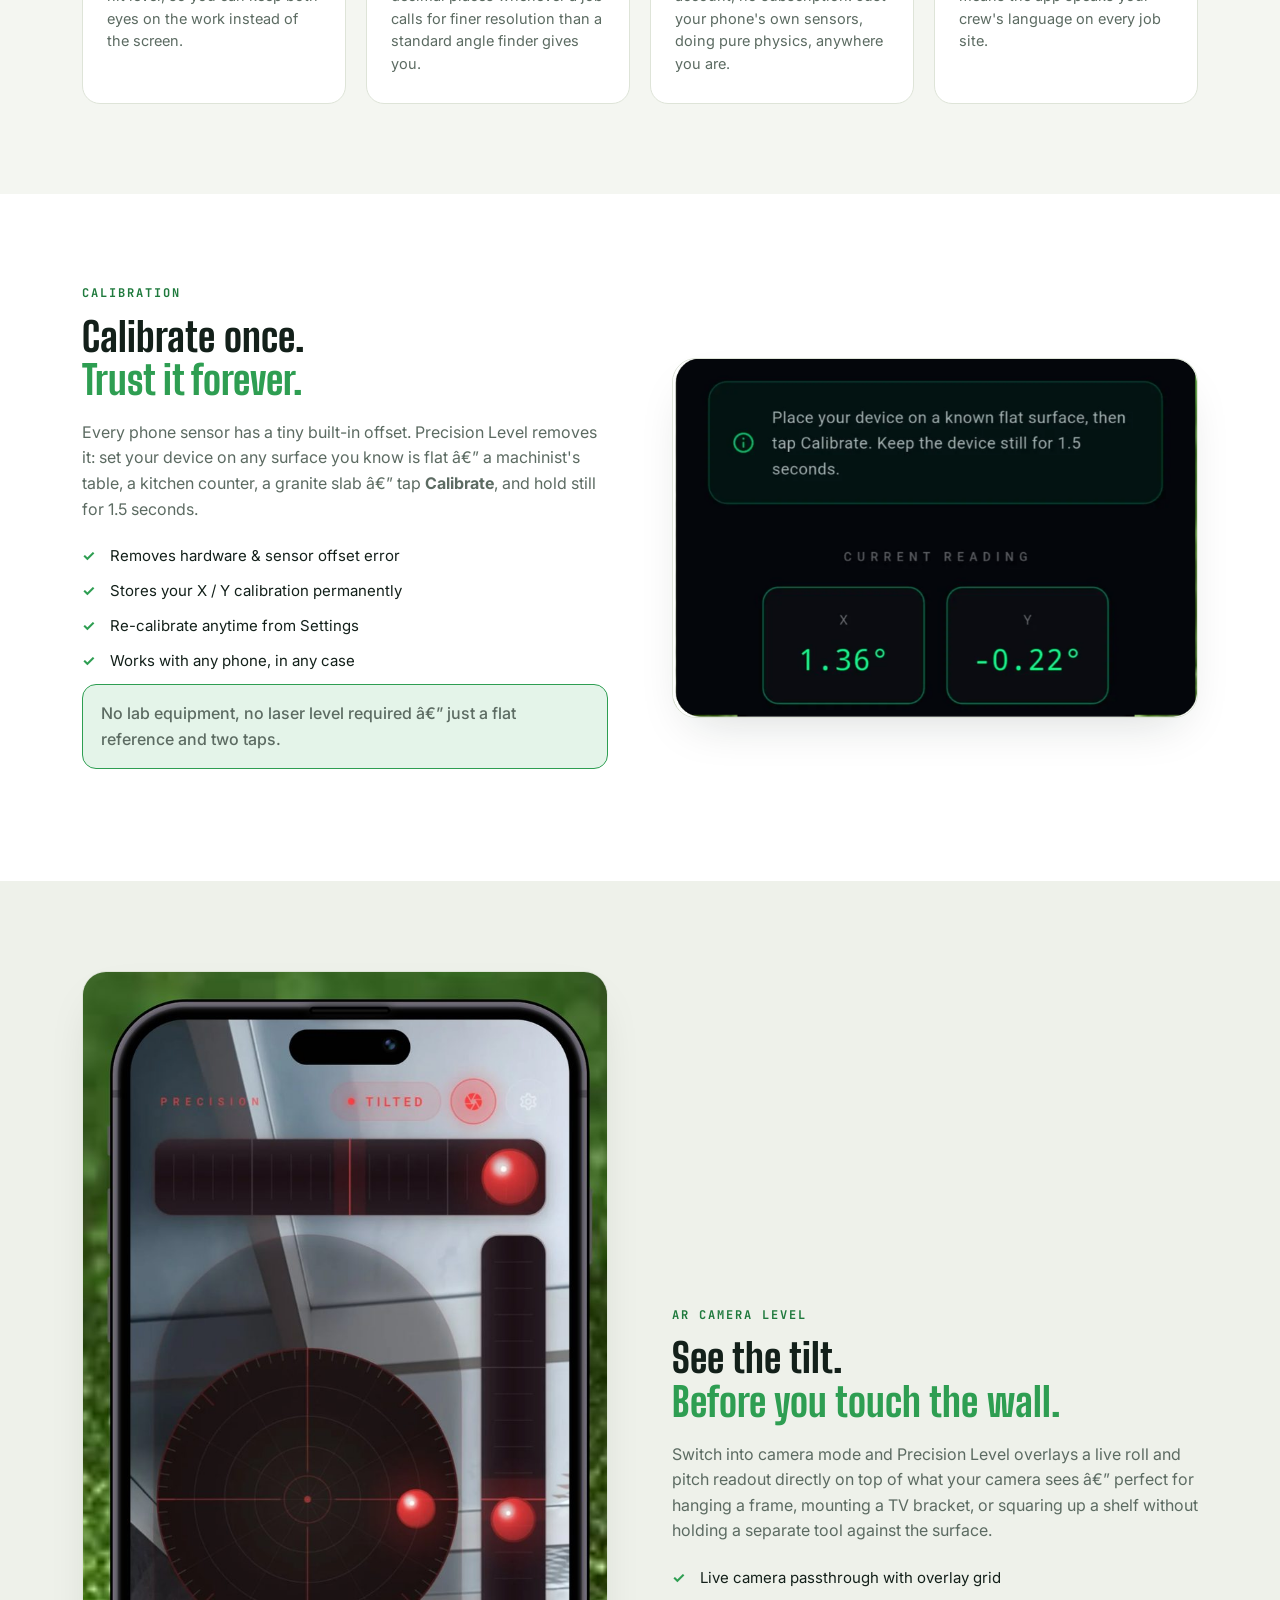
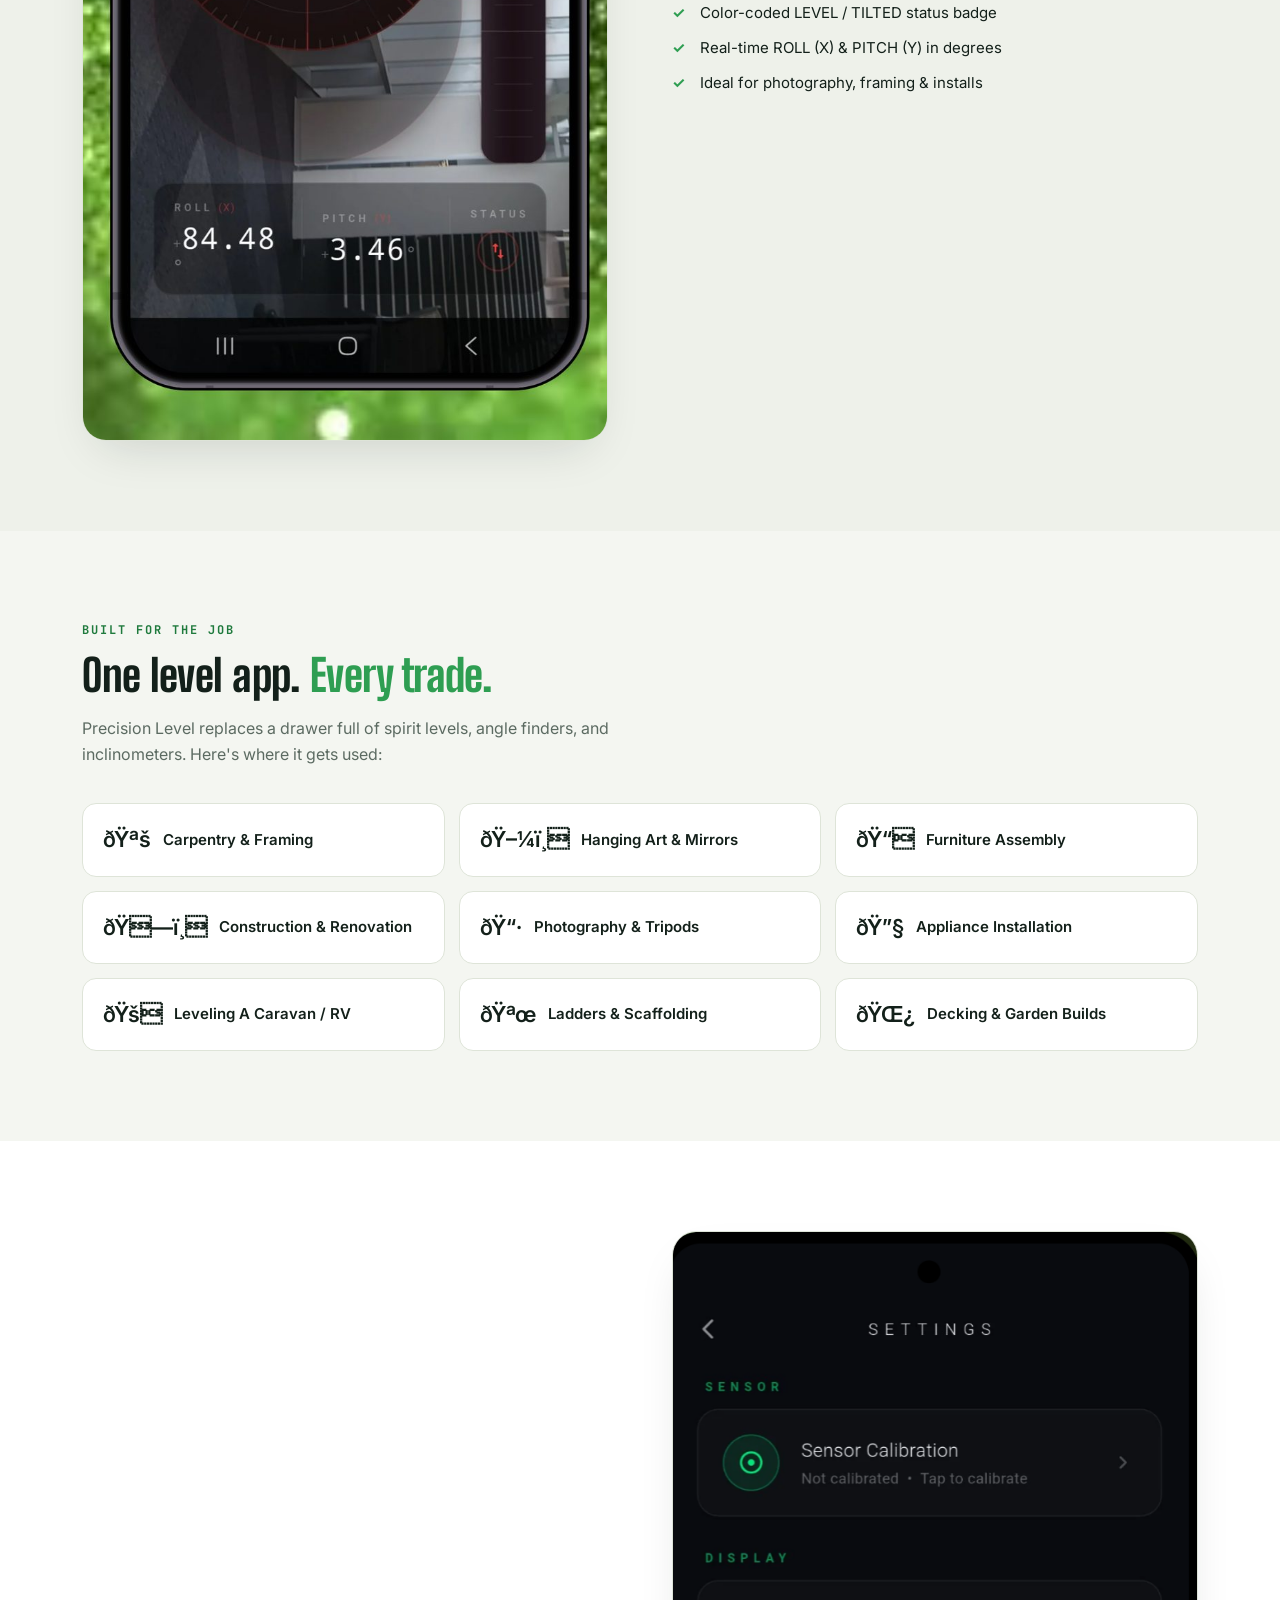
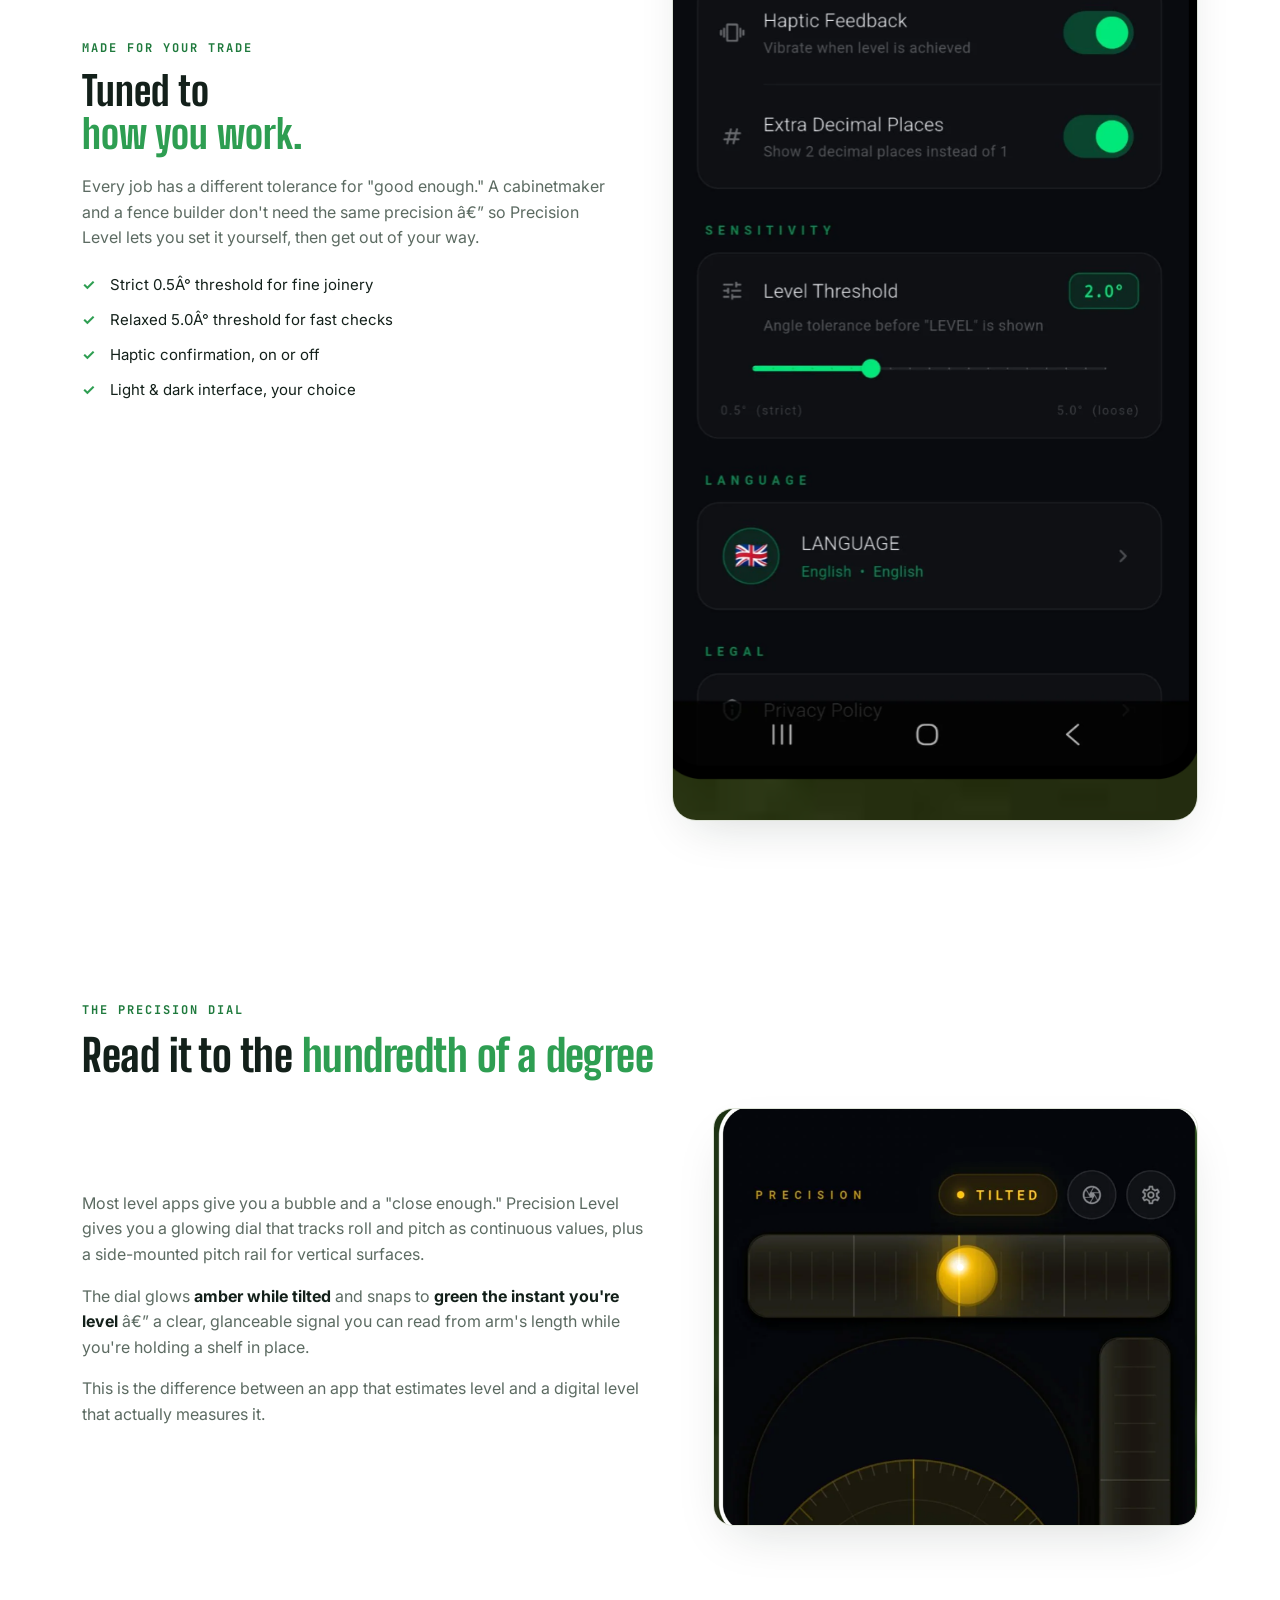
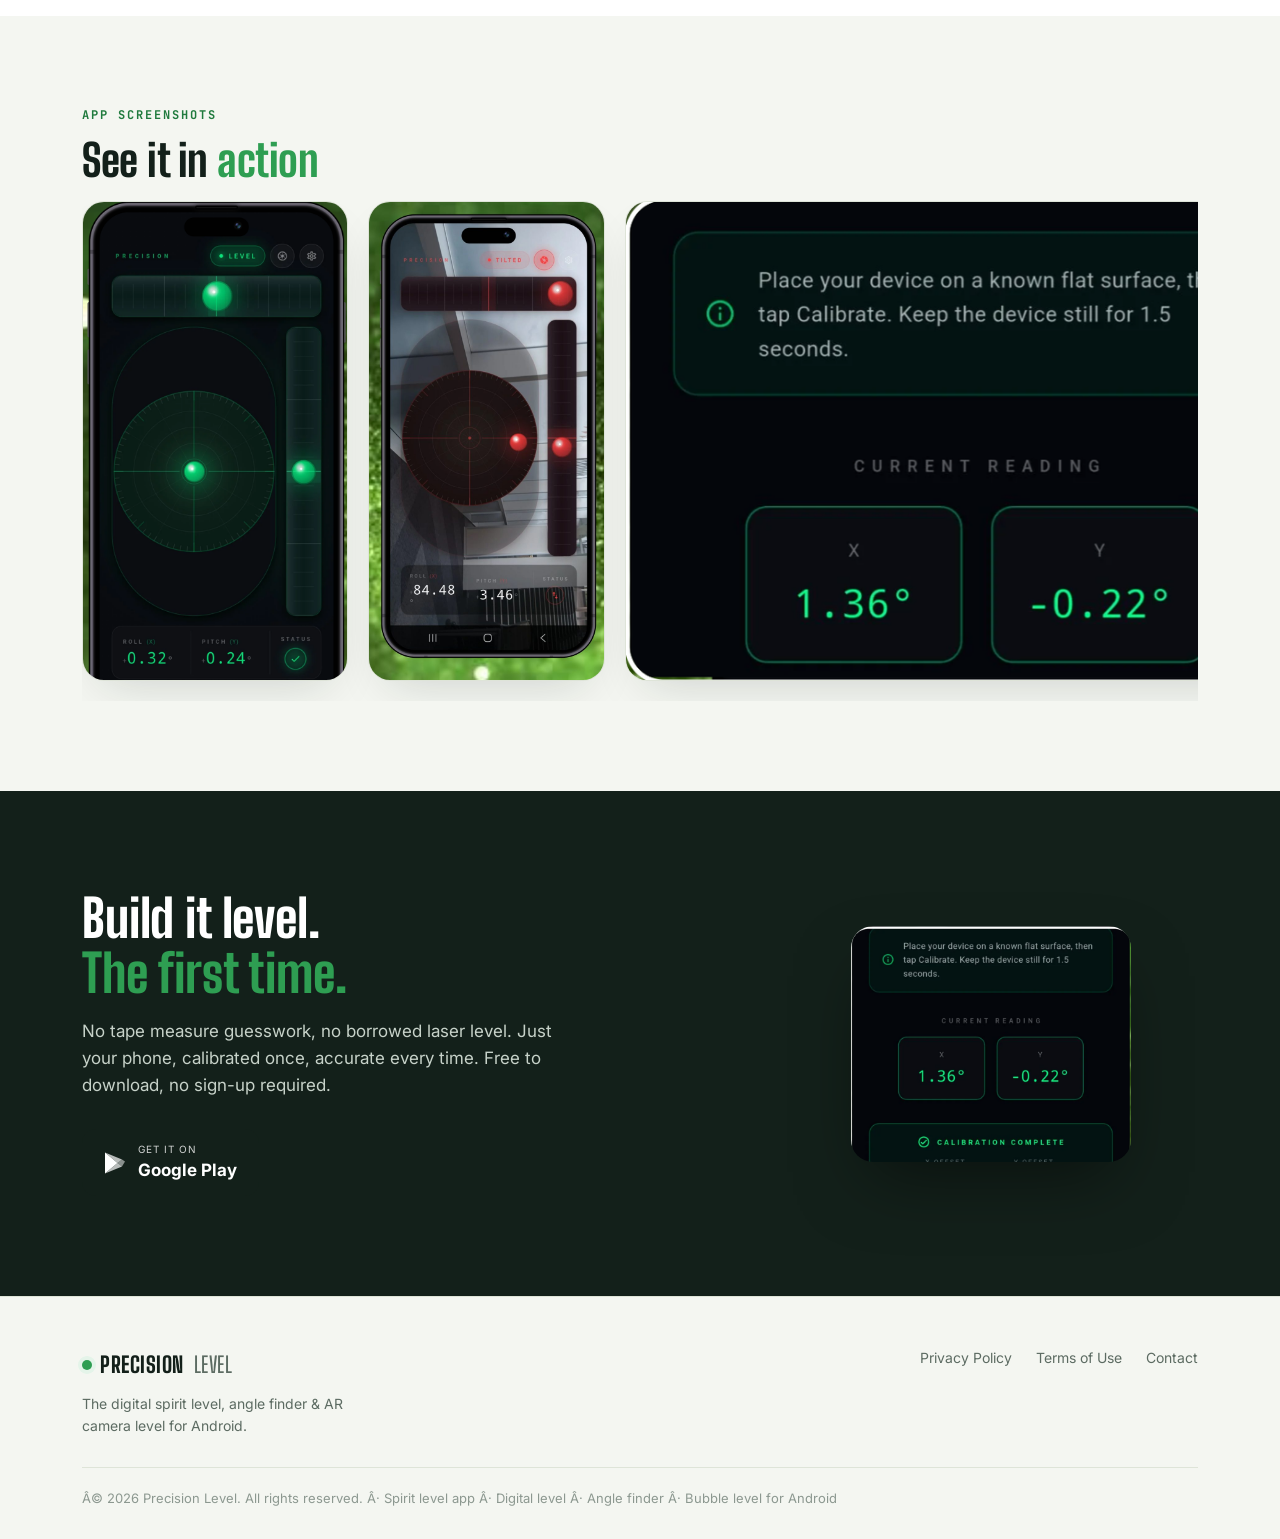
==== commit 5ec906a7: "Add privacy policy page" ====
--- a/index.html
+++ b/index.html
@@ -3,10 +3,10 @@
 <head>
   <meta charset="UTF-8">
   <meta name="viewport" content="width=device-width, initial-scale=1.0">
-  <title>Precision Level – Digital Bubble Level & Angle Finder App | Free Spirit Level for Android</title>
-  <meta name="description" content="Precision Level turns your phone into a professional spirit level. 2-axis roll & pitch readings, AR camera overlay, one-tap calibration. Free digital level app for Android — download on Google Play.">
+  <title>Precision Level â€“ Digital Bubble Level & Angle Finder App | Free Spirit Level for Android</title>
+  <meta name="description" content="Precision Level turns your phone into a professional spirit level. 2-axis roll & pitch readings, AR camera overlay, one-tap calibration. Free digital level app for Android â€” download on Google Play.">
   <meta name="keywords" content="level app, spirit level app, bubble level app, digital level, angle finder, level tool, carpenter level app, level app android, free level app, phone level app, AR level, surface level checker">
-  <meta property="og:title" content="Precision Level – The Digital Spirit Level App">
+  <meta property="og:title" content="Precision Level â€“ The Digital Spirit Level App">
   <meta property="og:description" content="2-axis precision, AR camera overlay, one-tap calibration. The bubble level that fits in your pocket.">
   <link rel="preconnect" href="https://fonts.googleapis.com">
   <link rel="preconnect" href="https://fonts.gstatic.com" crossorigin>
@@ -34,10 +34,10 @@
     <div class="ticker-label">SPEC</div>
     <div class="ticker-track">
       <div class="ticker-inner" id="ticker">
-        <span>±0.05° ACCURACY</span><span>AR CAMERA OVERLAY</span><span>ROLL &amp; PITCH READOUT</span>
+        <span>Â±0.05Â° ACCURACY</span><span>AR CAMERA OVERLAY</span><span>ROLL &amp; PITCH READOUT</span>
         <span>ONE-TAP CALIBRATION</span><span>ADJUSTABLE SENSITIVITY</span><span>HAPTIC FEEDBACK</span>
         <span>WORKS 100% OFFLINE</span><span>NO ACCOUNT NEEDED</span><span>FREE TO DOWNLOAD</span>
-        <span>±0.05° ACCURACY</span><span>AR CAMERA OVERLAY</span><span>ROLL &amp; PITCH READOUT</span>
+        <span>Â±0.05Â° ACCURACY</span><span>AR CAMERA OVERLAY</span><span>ROLL &amp; PITCH READOUT</span>
         <span>ONE-TAP CALIBRATION</span><span>ADJUSTABLE SENSITIVITY</span><span>HAPTIC FEEDBACK</span>
       </div>
     </div>
@@ -49,7 +49,7 @@
       <div class="hero-text">
         <div class="hero-eyebrow">Digital Spirit Level For Android</div>
         <h1 class="hero-title">Level Anything.<br><span class="accent">Down To The Degree.</span></h1>
-        <p class="hero-sub">Precision Level turns the sensors already in your pocket into a professional-grade bubble level, angle finder, and AR camera level — accurate to a fraction of a degree, with zero extra hardware.</p>
+        <p class="hero-sub">Precision Level turns the sensors already in your pocket into a professional-grade bubble level, angle finder, and AR camera level â€” accurate to a fraction of a degree, with zero extra hardware.</p>
         <div class="hero-badges">
           <a href="https://play.google.com/store/apps/details?id=com.precisionlevel.app" class="badge-btn badge-play" target="_blank" rel="noopener">
             <svg width="22" height="24" viewBox="0 0 22 24" fill="none"><path d="M1 1.5L13.5 12 1 22.5V1.5Z" fill="white"/><path d="M1 1.5L18 8.5L13.5 12L1 1.5Z" fill="white" opacity="0.7"/><path d="M1 22.5L18 15.5L13.5 12L1 22.5Z" fill="white" opacity="0.7"/><path d="M18 8.5L21 10.5L18 15.5L13.5 12L18 8.5Z" fill="white" opacity="0.5"/></svg>
@@ -57,12 +57,12 @@
           </a>
         </div>
         <div class="hero-readout">
-          <div class="ro-item"><span class="ro-label">ROLL</span><span class="ro-val" id="rollVal">+0.00°</span></div>
-          <div class="ro-item"><span class="ro-label">PITCH</span><span class="ro-val" id="pitchVal">+0.00°</span></div>
-          <div class="ro-item ro-status"><span class="ro-label">STATUS</span><span class="ro-val ro-good">✓ LEVEL</span></div>
+          <div class="ro-item"><span class="ro-label">ROLL</span><span class="ro-val" id="rollVal">+0.00Â°</span></div>
+          <div class="ro-item"><span class="ro-label">PITCH</span><span class="ro-val" id="pitchVal">+0.00Â°</span></div>
+          <div class="ro-item ro-status"><span class="ro-label">STATUS</span><span class="ro-val ro-good">âœ“ LEVEL</span></div>
         </div>
         <div class="hero-stats">
-          <div class="stat"><span class="stat-num">0.01°</span><span class="stat-label">Display Resolution</span></div>
+          <div class="stat"><span class="stat-num">0.01Â°</span><span class="stat-label">Display Resolution</span></div>
           <div class="stat-div"></div>
           <div class="stat"><span class="stat-num">2-Axis</span><span class="stat-label">Roll &amp; Pitch</span></div>
           <div class="stat-div"></div>
@@ -85,42 +85,42 @@
       <h2 class="section-title">A spirit level that's actually <span class="accent">precise</span></h2>
       <div class="features-grid">
         <div class="feat-card feat-card--primary">
-          <div class="feat-icon">🎯</div>
+          <div class="feat-icon">ðŸŽ¯</div>
           <h3>True 2-Axis Precision</h3>
-          <p>Roll and pitch are tracked simultaneously and shown live, so you can see exactly which direction a surface leans — not just whether it's flat.</p>
-        </div>
-        <div class="feat-card">
-          <div class="feat-icon">📷</div>
+          <p>Roll and pitch are tracked simultaneously and shown live, so you can see exactly which direction a surface leans â€” not just whether it's flat.</p>
+        </div>
+        <div class="feat-card">
+          <div class="feat-icon">ðŸ“·</div>
           <h3>AR Camera Overlay</h3>
           <p>Switch to camera mode and the level overlays directly on the real world, so you can line up shelves, frames, and fixtures without looking away.</p>
         </div>
         <div class="feat-card">
-          <div class="feat-icon">⚙️</div>
+          <div class="feat-icon">âš™ï¸</div>
           <h3>One-Tap Calibration</h3>
           <p>Place your device on any known-flat surface, tap Calibrate, and Precision Level zeroes its sensors against that reference in 1.5 seconds.</p>
         </div>
         <div class="feat-card">
-          <div class="feat-icon">🎚️</div>
+          <div class="feat-icon">ðŸŽšï¸</div>
           <h3>Adjustable Sensitivity</h3>
-          <p>Set your own LEVEL tolerance — from a strict 0.5° for fine joinery to a relaxed 5.0° for a quick eyeball check.</p>
-        </div>
-        <div class="feat-card">
-          <div class="feat-icon">📳</div>
+          <p>Set your own LEVEL tolerance â€” from a strict 0.5Â° for fine joinery to a relaxed 5.0Â° for a quick eyeball check.</p>
+        </div>
+        <div class="feat-card">
+          <div class="feat-icon">ðŸ“³</div>
           <h3>Haptic Feedback</h3>
           <p>Feel a vibration the instant you hit level, so you can keep both eyes on the work instead of the screen.</p>
         </div>
         <div class="feat-card">
-          <div class="feat-icon">🔢</div>
+          <div class="feat-icon">ðŸ”¢</div>
           <h3>Extra Decimal Places</h3>
           <p>Toggle between 1 and 2 decimal places whenever a job calls for finer resolution than a standard angle finder gives you.</p>
         </div>
         <div class="feat-card">
-          <div class="feat-icon">📡</div>
+          <div class="feat-icon">ðŸ“¡</div>
           <h3>Works Fully Offline</h3>
           <p>No GPS, no internet, no account, no subscription. Just your phone's own sensors, doing pure physics, anywhere you are.</p>
         </div>
         <div class="feat-card">
-          <div class="feat-icon">🌍</div>
+          <div class="feat-icon">ðŸŒ</div>
           <h3>Multi-Language Ready</h3>
           <p>Built-in language switching means the app speaks your crew's language on every job site.</p>
         </div>
@@ -135,14 +135,14 @@
         <div class="showcase-text">
           <div class="section-tag">Calibration</div>
           <h2>Calibrate once.<br><span class="accent">Trust it forever.</span></h2>
-          <p>Every phone sensor has a tiny built-in offset. Precision Level removes it: set your device on any surface you know is flat — a machinist's table, a kitchen counter, a granite slab — tap <strong>Calibrate</strong>, and hold still for 1.5 seconds.</p>
+          <p>Every phone sensor has a tiny built-in offset. Precision Level removes it: set your device on any surface you know is flat â€” a machinist's table, a kitchen counter, a granite slab â€” tap <strong>Calibrate</strong>, and hold still for 1.5 seconds.</p>
           <ul class="check-list">
             <li>Removes hardware &amp; sensor offset error</li>
             <li>Stores your X / Y calibration permanently</li>
             <li>Re-calibrate anytime from Settings</li>
             <li>Works with any phone, in any case</li>
           </ul>
-          <p class="highlight-box">No lab equipment, no laser level required — just a flat reference and two taps.</p>
+          <p class="highlight-box">No lab equipment, no laser level required â€” just a flat reference and two taps.</p>
         </div>
         <div class="showcase-phone">
           <img src="assets/img/calibration-instructions.png" alt="Calibrating the Precision Level app on a flat surface showing X and Y axis readings">
@@ -161,7 +161,7 @@
         <div class="showcase-text">
           <div class="section-tag">AR Camera Level</div>
           <h2>See the tilt.<br><span class="accent">Before you touch the wall.</span></h2>
-          <p>Switch into camera mode and Precision Level overlays a live roll and pitch readout directly on top of what your camera sees — perfect for hanging a frame, mounting a TV bracket, or squaring up a shelf without holding a separate tool against the surface.</p>
+          <p>Switch into camera mode and Precision Level overlays a live roll and pitch readout directly on top of what your camera sees â€” perfect for hanging a frame, mounting a TV bracket, or squaring up a shelf without holding a separate tool against the surface.</p>
           <ul class="check-list">
             <li>Live camera passthrough with overlay grid</li>
             <li>Color-coded LEVEL / TILTED status badge</li>
@@ -180,15 +180,15 @@
       <h2 class="section-title">One level app. <span class="accent">Every trade.</span></h2>
       <p class="section-sub">Precision Level replaces a drawer full of spirit levels, angle finders, and inclinometers. Here's where it gets used:</p>
       <div class="usecase-grid">
-        <div class="uc-chip"><span>🪚</span> Carpentry &amp; Framing</div>
-        <div class="uc-chip"><span>🖼️</span> Hanging Art &amp; Mirrors</div>
-        <div class="uc-chip"><span>📐</span> Furniture Assembly</div>
-        <div class="uc-chip"><span>🏗️</span> Construction &amp; Renovation</div>
-        <div class="uc-chip"><span>📷</span> Photography &amp; Tripods</div>
-        <div class="uc-chip"><span>🔧</span> Appliance Installation</div>
-        <div class="uc-chip"><span>🚐</span> Leveling A Caravan / RV</div>
-        <div class="uc-chip"><span>🪜</span> Ladders &amp; Scaffolding</div>
-        <div class="uc-chip"><span>🌿</span> Decking &amp; Garden Builds</div>
+        <div class="uc-chip"><span>ðŸªš</span> Carpentry &amp; Framing</div>
+        <div class="uc-chip"><span>ðŸ–¼ï¸</span> Hanging Art &amp; Mirrors</div>
+        <div class="uc-chip"><span>ðŸ“</span> Furniture Assembly</div>
+        <div class="uc-chip"><span>ðŸ—ï¸</span> Construction &amp; Renovation</div>
+        <div class="uc-chip"><span>ðŸ“·</span> Photography &amp; Tripods</div>
+        <div class="uc-chip"><span>ðŸ”§</span> Appliance Installation</div>
+        <div class="uc-chip"><span>ðŸš</span> Leveling A Caravan / RV</div>
+        <div class="uc-chip"><span>ðŸªœ</span> Ladders &amp; Scaffolding</div>
+        <div class="uc-chip"><span>ðŸŒ¿</span> Decking &amp; Garden Builds</div>
       </div>
     </div>
   </section>
@@ -200,10 +200,10 @@
         <div class="showcase-text">
           <div class="section-tag">Made For Your Trade</div>
           <h2>Tuned to<br><span class="accent">how you work.</span></h2>
-          <p>Every job has a different tolerance for "good enough." A cabinetmaker and a fence builder don't need the same precision — so Precision Level lets you set it yourself, then get out of your way.</p>
+          <p>Every job has a different tolerance for "good enough." A cabinetmaker and a fence builder don't need the same precision â€” so Precision Level lets you set it yourself, then get out of your way.</p>
           <ul class="check-list">
-            <li>Strict 0.5° threshold for fine joinery</li>
-            <li>Relaxed 5.0° threshold for fast checks</li>
+            <li>Strict 0.5Â° threshold for fine joinery</li>
+            <li>Relaxed 5.0Â° threshold for fast checks</li>
             <li>Haptic confirmation, on or off</li>
             <li>Light &amp; dark interface, your choice</li>
           </ul>
@@ -223,7 +223,7 @@
       <div class="deep-cols">
         <div class="deep-text">
           <p>Most level apps give you a bubble and a "close enough." Precision Level gives you a glowing dial that tracks roll and pitch as continuous values, plus a side-mounted pitch rail for vertical surfaces.</p>
-          <p>The dial glows <strong>amber while tilted</strong> and snaps to <strong>green the instant you're level</strong> — a clear, glanceable signal you can read from arm's length while you're holding a shelf in place.</p>
+          <p>The dial glows <strong>amber while tilted</strong> and snaps to <strong>green the instant you're level</strong> â€” a clear, glanceable signal you can read from arm's length while you're holding a shelf in place.</p>
           <p>This is the difference between an app that estimates level and a digital level that actually measures it.</p>
         </div>
         <div class="deep-phone">
@@ -277,13 +277,13 @@
           <p>The digital spirit level, angle finder &amp; AR camera level for Android.</p>
         </div>
         <div class="footer-links">
-          <a href="#">Privacy Policy</a>
+          <a href="privacy.html">Privacy Policy</a>
           <a href="#">Terms of Use</a>
           <a href="#">Contact</a>
         </div>
       </div>
       <div class="footer-bottom">
-        <p>© 2026 Precision Level. All rights reserved. · Spirit level app · Digital level · Angle finder · Bubble level for Android</p>
+        <p>Â© 2026 Precision Level. All rights reserved. Â· Spirit level app Â· Digital level Â· Angle finder Â· Bubble level for Android</p>
       </div>
     </div>
   </footer>
